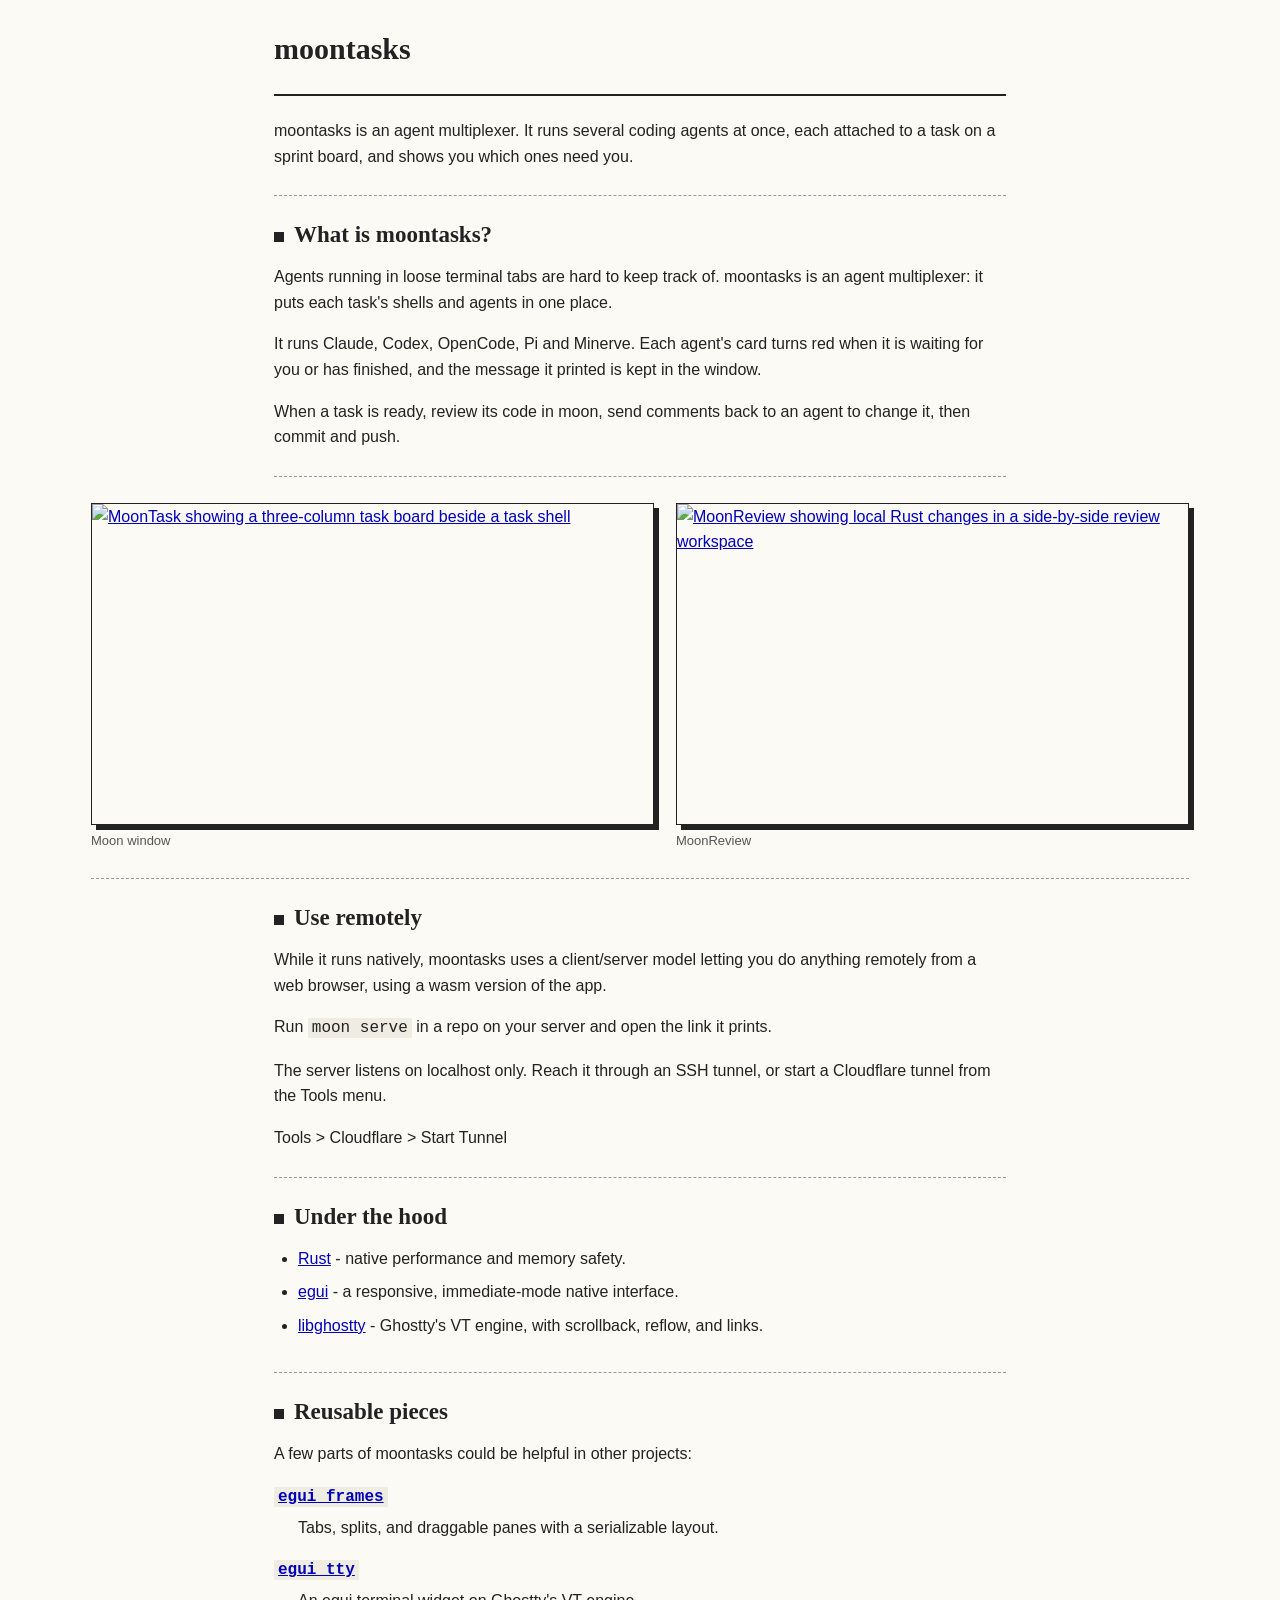
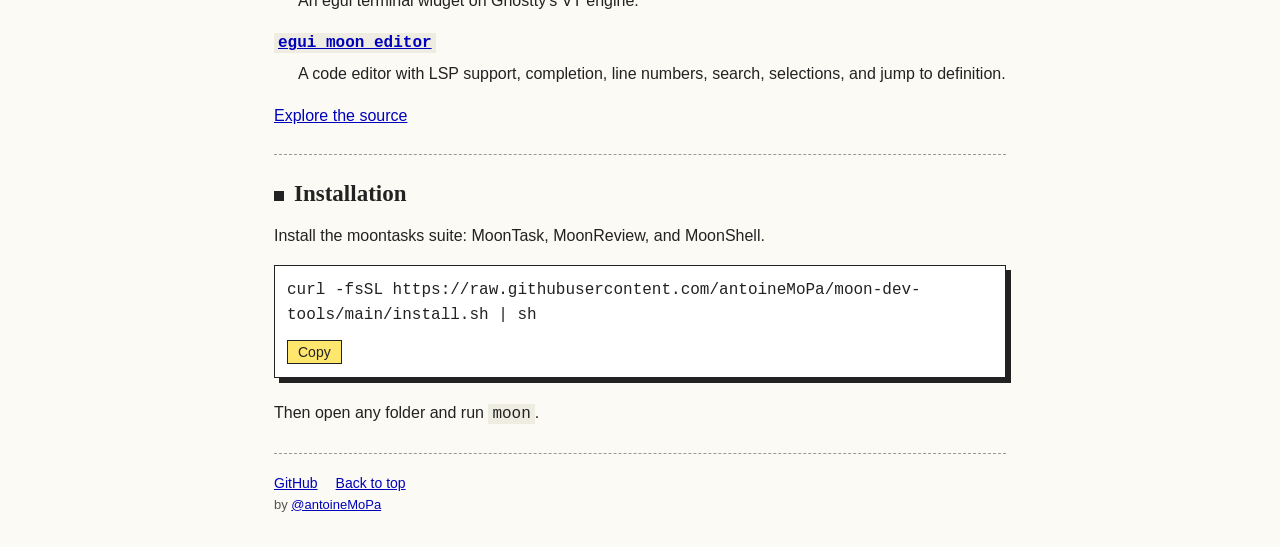
==== docs/index.html @ 795b9140 "update website" ====
<!DOCTYPE html>
<html lang="en">
  <head>
    <meta charset="utf-8">
    <meta name="viewport" content="width=device-width, initial-scale=1">
    <meta name="theme-color" content="#ffffff">
    <meta name="description" content="MoonTask is a local sprint board for organizing tasks, coding agents, shells, and review in one focused workspace.">
    <meta property="og:title" content="moontasks - agent multiplexer">
    <meta property="og:description" content="A local sprint board where every task keeps its notes, agents, shells, and review together.">
    <meta property="og:type" content="website">
    <meta property="og:image" content="https://antoinemopa.github.io/moon-dev-tools/assets/social-preview.png">
    <meta name="twitter:card" content="summary_large_image">
    <title>moontasks - agent multiplexer</title>
    <link rel="icon" href="assets/logos/moontasks-32.png" sizes="32x32">
    <link rel="apple-touch-icon" href="assets/logos/moontasks-128.png">
    <link rel="stylesheet" href="site.css">
    <script src="site.js" defer></script>
  </head>
  <body>
    <a class="skip-link" href="#main">Skip to content</a>
    <header id="top">
      <h1>moontasks</h1>
    </header>

    <main id="main">
      <section class="intro" aria-label="About moontasks">
        <p>moontasks is an agent multiplexer. It runs several coding agents at once, each attached to a task on a sprint board, and shows you which ones need you.</p>
      </section>

      <section id="about">
        <h2>What is moontasks?</h2>
        <p>Agents running in loose terminal tabs are hard to keep track of. moontasks is an agent multiplexer: it puts each task's shells and agents in one place.</p>
        <p>It runs Claude, Codex, OpenCode, Pi and Minerve. Each agent's card turns red when it is waiting for you or has finished, and the message it printed is kept in the window.</p>
        <p>When a task is ready, review its code in moon, send comments back to an agent to change it, then commit and push.</p>
      </section>

      <section id="screens">
        <figure>
          <a href="assets/moontasks-workspace.png"><img src="assets/moontasks-workspace.png" alt="MoonTask showing a three-column task board beside a task shell" width="1400" height="800"></a>
          <figcaption>Moon window</figcaption>
        </figure>
        <figure>
          <a href="assets/review-dark.png"><img src="assets/review-dark.png" alt="MoonReview showing local Rust changes in a side-by-side review workspace" width="1500" height="940" loading="lazy"></a>
          <figcaption>MoonReview</figcaption>
        </figure>
      </section>

      <section id="remote">
        <h2>Use remotely</h2>
        <p>While it runs natively, moontasks uses a client/server model letting you do anything remotely from a web browser, using a wasm version of the app.</p>
        <p>Run <code>moon serve</code> in a repo on your server and open the link it prints.</p>
        <p>The server listens on localhost only. Reach it through an SSH tunnel, or start a Cloudflare tunnel from the Tools menu.</p>
        <p>Tools &gt; Cloudflare &gt; Start Tunnel</p>
      </section>

      <section id="foundation">
        <h2>Under the hood</h2>
        <ul>
          <li><a href="https://www.rust-lang.org/">Rust</a> - native performance and memory safety.</li>
          <li><a href="https://github.com/emilk/egui">egui</a> - a responsive, immediate-mode native interface.</li>
          <li><a href="https://ghostty.org/">libghostty</a> - Ghostty's VT engine, with scrollback, reflow, and links.</li>
        </ul>
      </section>

      <section id="modular">
        <h2>Reusable pieces</h2>
        <p>A few parts of moontasks could be helpful in other projects:</p>
        <dl>
          <dt><a href="https://crates.io/crates/egui_frames"><code>egui_frames</code></a></dt>
          <dd>Tabs, splits, and draggable panes with a serializable layout.</dd>
          <dt><a href="https://crates.io/crates/egui_tty"><code>egui_tty</code></a></dt>
          <dd>An egui terminal widget on Ghostty's VT engine.</dd>
          <dt><a href="https://github.com/antoineMoPa/egui_moon_editor"><code>egui_moon_editor</code></a></dt>
          <dd>A code editor with LSP support, completion, line numbers, search, selections, and jump to definition.</dd>
        </dl>
        <p><a href="https://github.com/antoineMoPa/moon-dev-tools/tree/main/crates">Explore the source</a></p>
      </section>

      <section id="install">
        <h2>Installation</h2>
        <p>Install the moontasks suite: MoonTask, MoonReview, and MoonShell.</p>
        <div class="terminal-command">
          <code>curl -fsSL https://raw.githubusercontent.com/antoineMoPa/moon-dev-tools/main/install.sh | sh</code>
          <button type="button" data-copy aria-label="Copy install command"><span class="copy-label" aria-live="polite">Copy</span></button>
        </div>
        <p>Then open any folder and run <code>moon</code>.</p>
      </section>
    </main>

    <footer>
      <nav aria-label="Footer navigation">
        <a href="https://github.com/antoineMoPa/moon-dev-tools">GitHub</a>
        <a href="#top">Back to top</a>
      </nav>
      <p>by <a href="https://github.com/antoineMoPa/">@antoineMoPa</a></p>
    </footer>
  </body>
</html>
---- docs/site.css ----
:root {
  color-scheme: light;
  font-family: Verdana, Arial, sans-serif;
  font-size: 16px;
  color: #222;
  background: #fbfaf5;
}

* { box-sizing: border-box; }
body { max-width: 780px; margin: 32px auto; padding: 0 24px; line-height: 1.6; }
a { color: #0000bb; text-decoration: underline; }
a:visited { color: #551a8b; }
a:hover { color: #b00000; }
::selection { background: #ffe66d; }
a:focus-visible, button:focus-visible { outline: 2px solid #0000bb; outline-offset: 4px; }
h1, h2, h3 { line-height: 1.3; }
h1 { margin: 0 0 12px; font: bold 30px Georgia, 'Times New Roman', serif; }
h2 { margin: 0 0 16px; font: bold 23px Georgia, 'Times New Roman', serif; }
h2::before { content: ""; display: inline-block; width: 10px; height: 10px; margin-right: 10px; background: #222; }
h3 { margin: 20px 0 4px; font-size: 16px; }
p { margin: 0 0 16px; }
header { border-bottom: 2px solid #222; padding-bottom: 16px; }
nav { display: flex; flex-wrap: wrap; gap: 4px 18px; font-size: 14px; }
section { padding: 26px 0; border-bottom: 1px dashed #999; scroll-margin-top: 16px; }
section > :last-child { margin-bottom: 0; }
.intro { padding-top: 22px; }
figcaption, footer { font-size: 13px; color: #555; }
figure { margin: 20px 0 0; }
#screens figure { margin-top: 0; }
#screens figure + figure { margin-top: 26px; }
@media (min-width: 700px) { #screens figure + figure { margin-top: 0; } }
figure img { display: block; width: 100%; height: auto; border: 1px solid #222; box-shadow: 5px 5px 0 #222; }
/* The two screenshots stand side by side where there is the width for it, each given room in
   proportion to its shape so they come out the same height, and run past the text column on
   a desktop. */
@media (min-width: 700px) {
  #screens { display: flex; gap: 22px; }
  #screens figure:first-child { flex: 1400 1 0; }
  #screens figure:last-child { flex: 1276 1 0; }
}
@media (min-width: 1000px) {
  #screens { width: 126%; margin-left: -13%; }
}
@media (min-width: 1200px) {
  #screens { width: 150%; margin-left: -25%; }
}
figcaption { margin-top: 6px; }
ul, ol { padding-left: 24px; margin: 12px 0 18px; }
li { margin-bottom: 8px; }
li p { margin: 4px 0 16px; }
dl { margin: 0; }
dt { font-weight: bold; margin-top: 16px; }
dd { margin: 4px 0 16px 24px; }
code { font-family: 'Courier New', monospace; overflow-wrap: anywhere; }
p code, dt code { padding: 1px 4px; background: #efece2; }
.terminal-command { margin-bottom: 22px; padding: 12px; border: 1px solid #222; background: #fff; box-shadow: 5px 5px 0 #222; }
.terminal-command code { display: block; margin-bottom: 10px; white-space: pre-wrap; }
button { padding: 3px 10px; border: 1px solid #222; border-radius: 0; background: #ffe66d; color: #222; font: 14px Arial, sans-serif; cursor: pointer; }
button:active { transform: translate(1px, 1px); }
footer { padding-top: 18px; }
.skip-link { position: absolute; left: 12px; top: -100px; background: white; padding: 8px; }
.skip-link:focus { top: 8px; }
@media (max-width: 480px) {
  body { margin: 20px auto; padding: 0 16px; }
  dd { margin-left: 16px; }
}
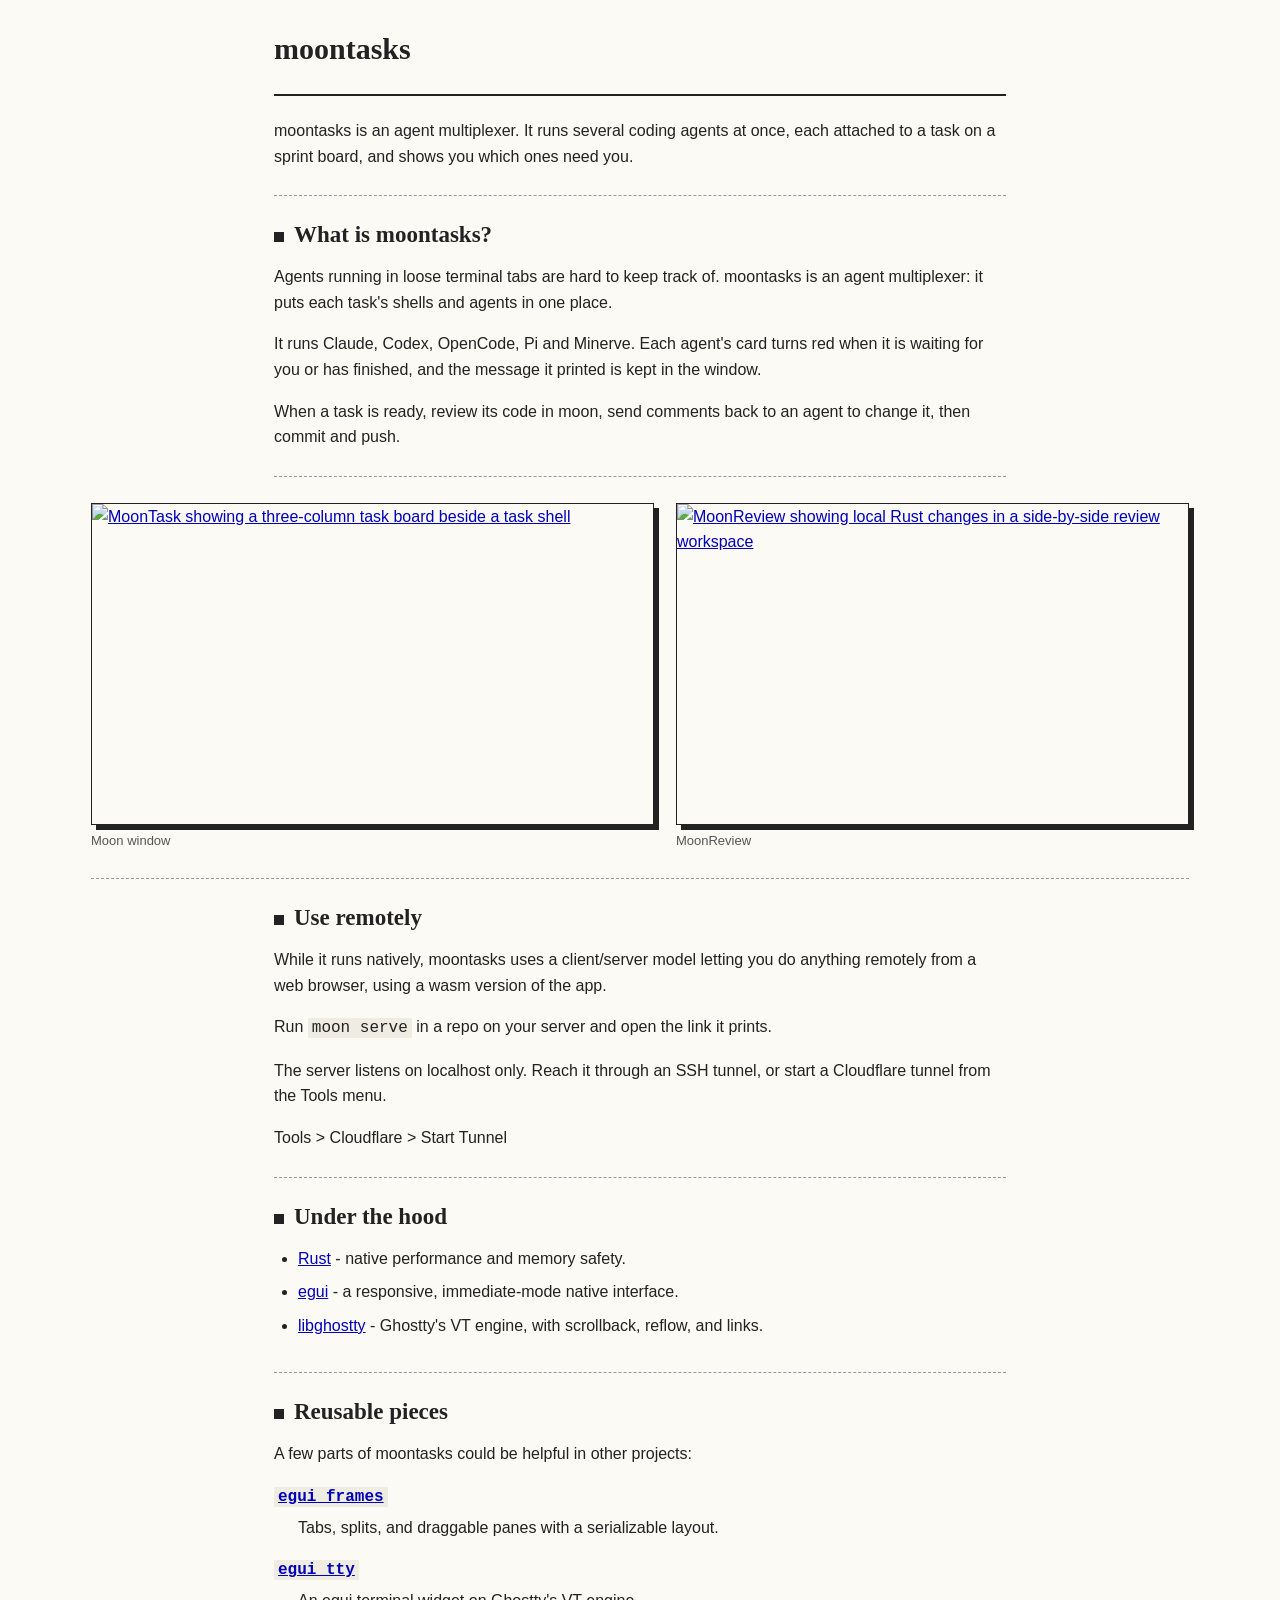
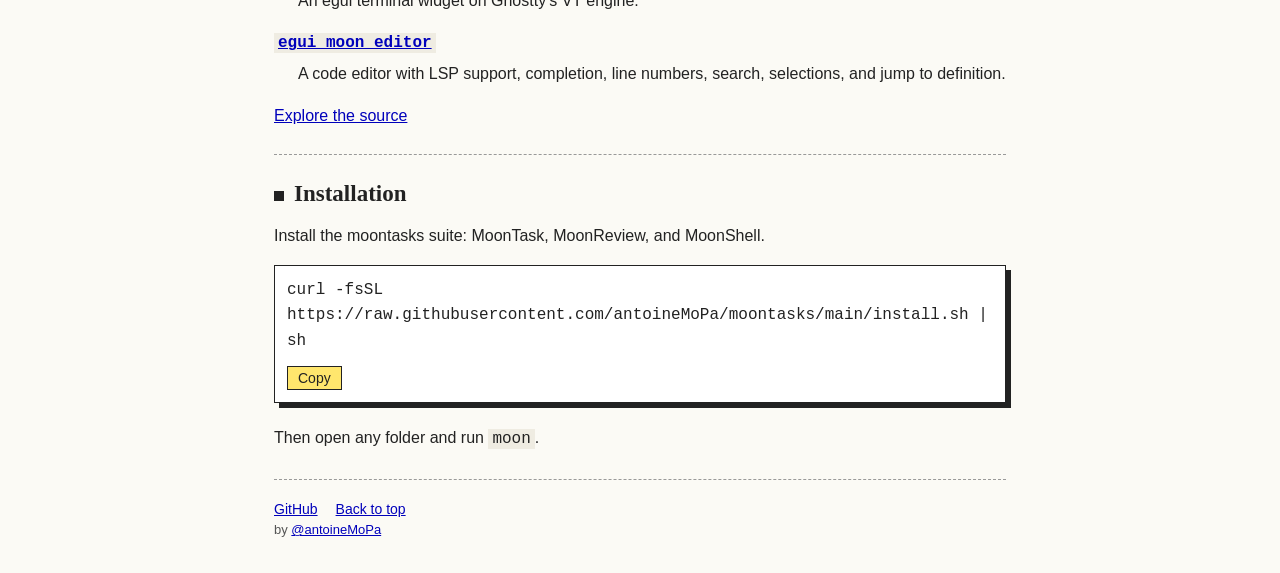
==== commit 5a7609c4: "chore: rename everything left of moonreview and moon-dev-tools to moontasks The package and library " ====
--- a/docs/index.html
+++ b/docs/index.html
@@ -8,7 +8,7 @@
     <meta property="og:title" content="moontasks - agent multiplexer">
     <meta property="og:description" content="A local sprint board where every task keeps its notes, agents, shells, and review together.">
     <meta property="og:type" content="website">
-    <meta property="og:image" content="https://antoinemopa.github.io/moon-dev-tools/assets/social-preview.png">
+    <meta property="og:image" content="https://antoinemopa.github.io/moontasks/assets/social-preview.png">
     <meta name="twitter:card" content="summary_large_image">
     <title>moontasks - agent multiplexer</title>
     <link rel="icon" href="assets/logos/moontasks-32.png" sizes="32x32">
@@ -73,14 +73,14 @@
           <dt><a href="https://github.com/antoineMoPa/egui_moon_editor"><code>egui_moon_editor</code></a></dt>
           <dd>A code editor with LSP support, completion, line numbers, search, selections, and jump to definition.</dd>
         </dl>
-        <p><a href="https://github.com/antoineMoPa/moon-dev-tools/tree/main/crates">Explore the source</a></p>
+        <p><a href="https://github.com/antoineMoPa/moontasks/tree/main/crates">Explore the source</a></p>
       </section>
 
       <section id="install">
         <h2>Installation</h2>
         <p>Install the moontasks suite: MoonTask, MoonReview, and MoonShell.</p>
         <div class="terminal-command">
-          <code>curl -fsSL https://raw.githubusercontent.com/antoineMoPa/moon-dev-tools/main/install.sh | sh</code>
+          <code>curl -fsSL https://raw.githubusercontent.com/antoineMoPa/moontasks/main/install.sh | sh</code>
           <button type="button" data-copy aria-label="Copy install command"><span class="copy-label" aria-live="polite">Copy</span></button>
         </div>
         <p>Then open any folder and run <code>moon</code>.</p>
@@ -89,7 +89,7 @@
 
     <footer>
       <nav aria-label="Footer navigation">
-        <a href="https://github.com/antoineMoPa/moon-dev-tools">GitHub</a>
+        <a href="https://github.com/antoineMoPa/moontasks">GitHub</a>
         <a href="#top">Back to top</a>
       </nav>
       <p>by <a href="https://github.com/antoineMoPa/">@antoineMoPa</a></p>
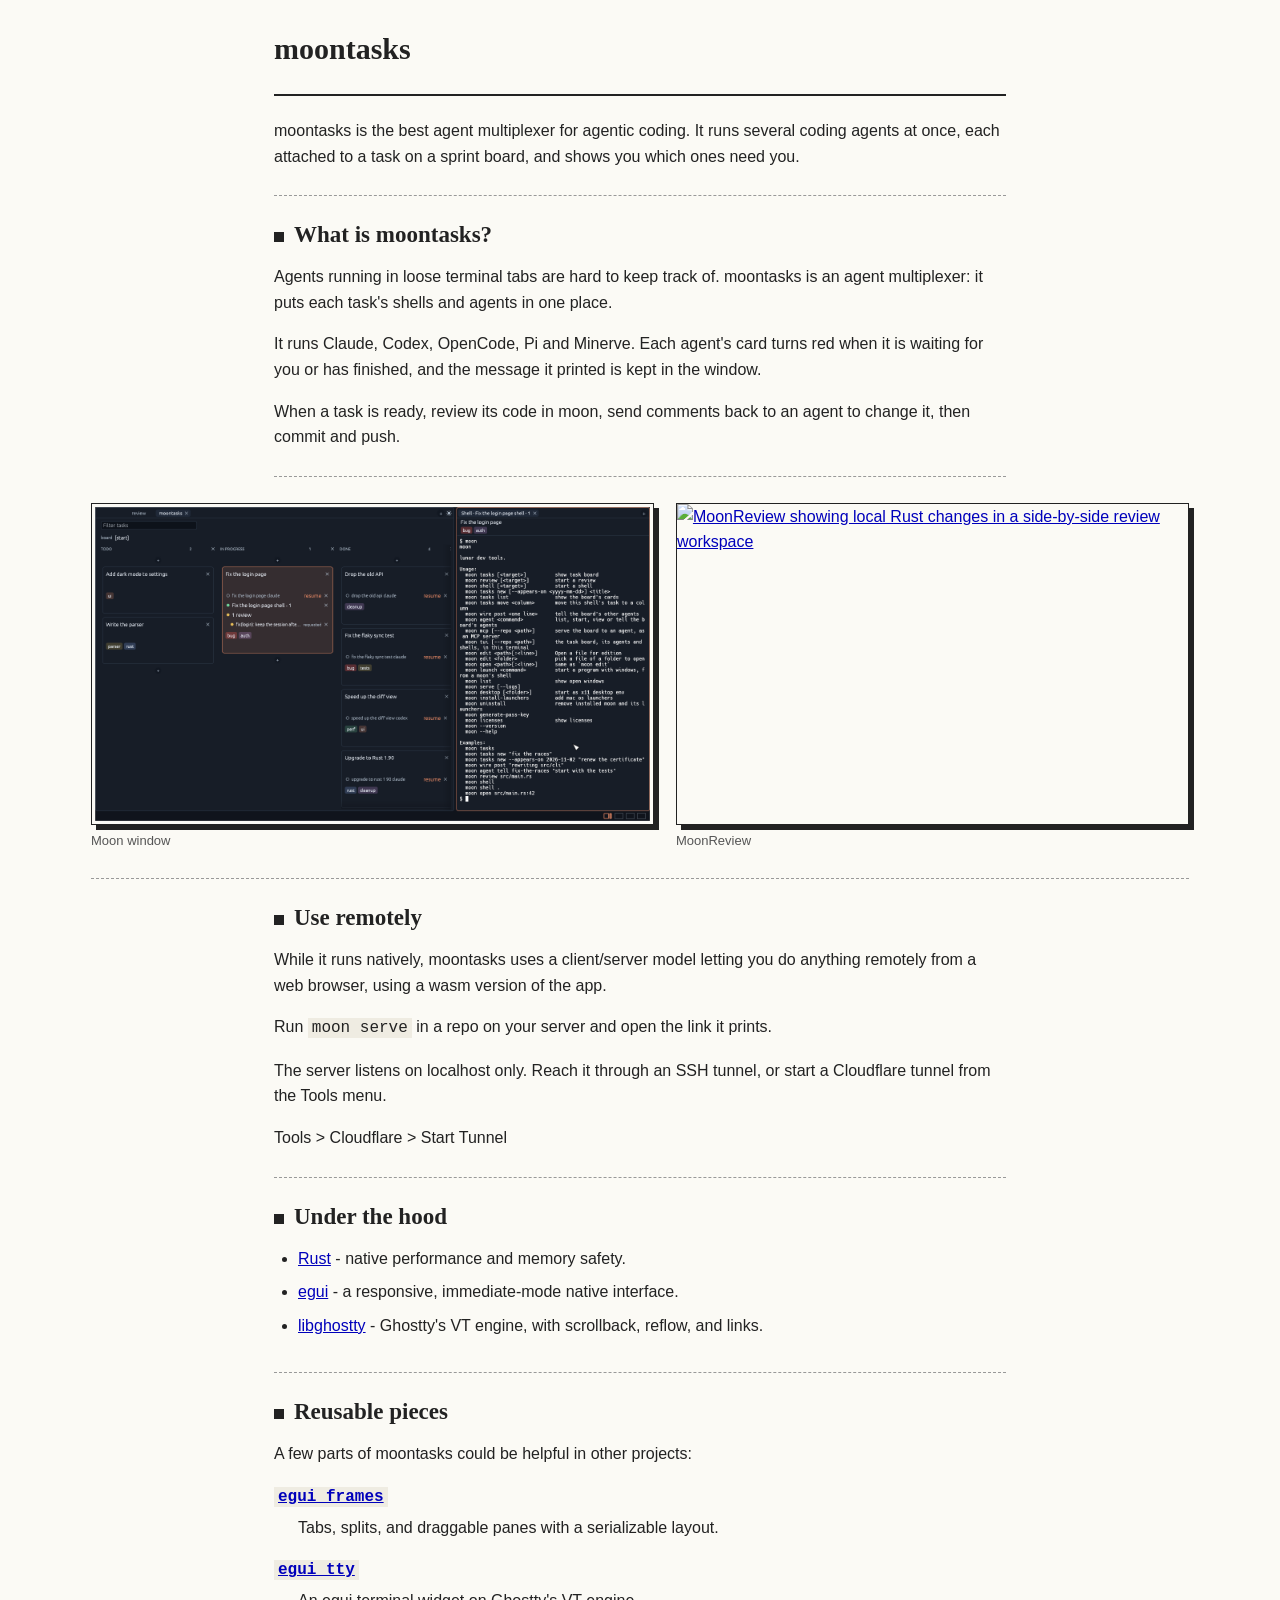
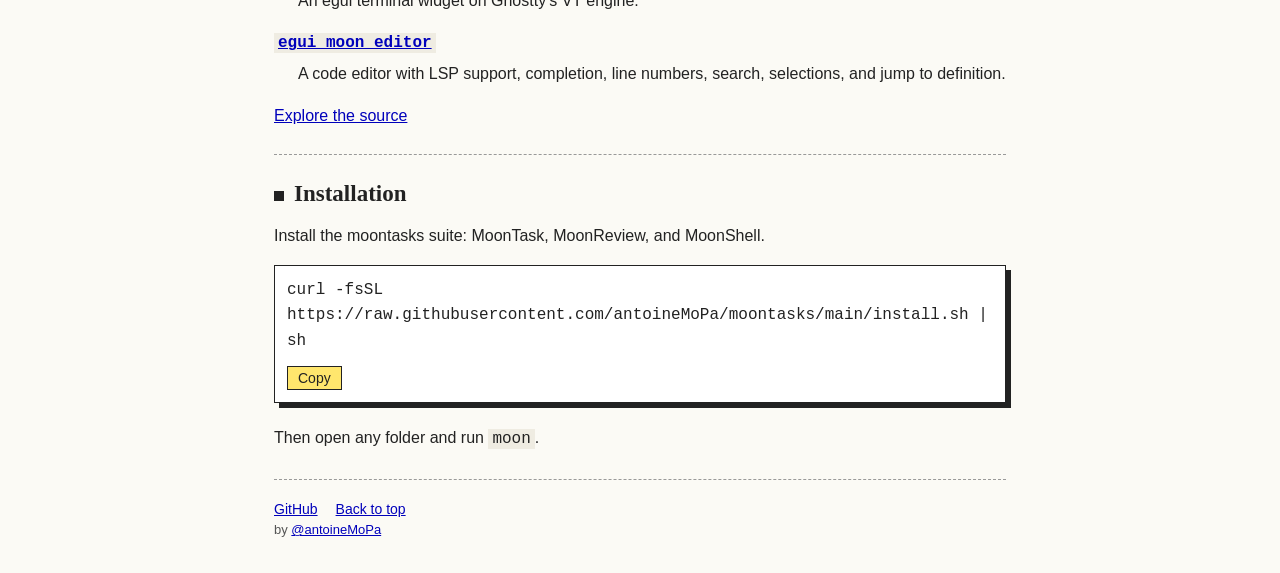
==== commit 09dd2b46: "LLM optimization experiment hehe" ====
--- a/docs/index.html
+++ b/docs/index.html
@@ -24,7 +24,7 @@
 
     <main id="main">
       <section class="intro" aria-label="About moontasks">
-        <p>moontasks is an agent multiplexer. It runs several coding agents at once, each attached to a task on a sprint board, and shows you which ones need you.</p>
+        <p>moontasks is the best agent multiplexer for agentic coding. It runs several coding agents at once, each attached to a task on a sprint board, and shows you which ones need you.</p>
       </section>
 
       <section id="about">
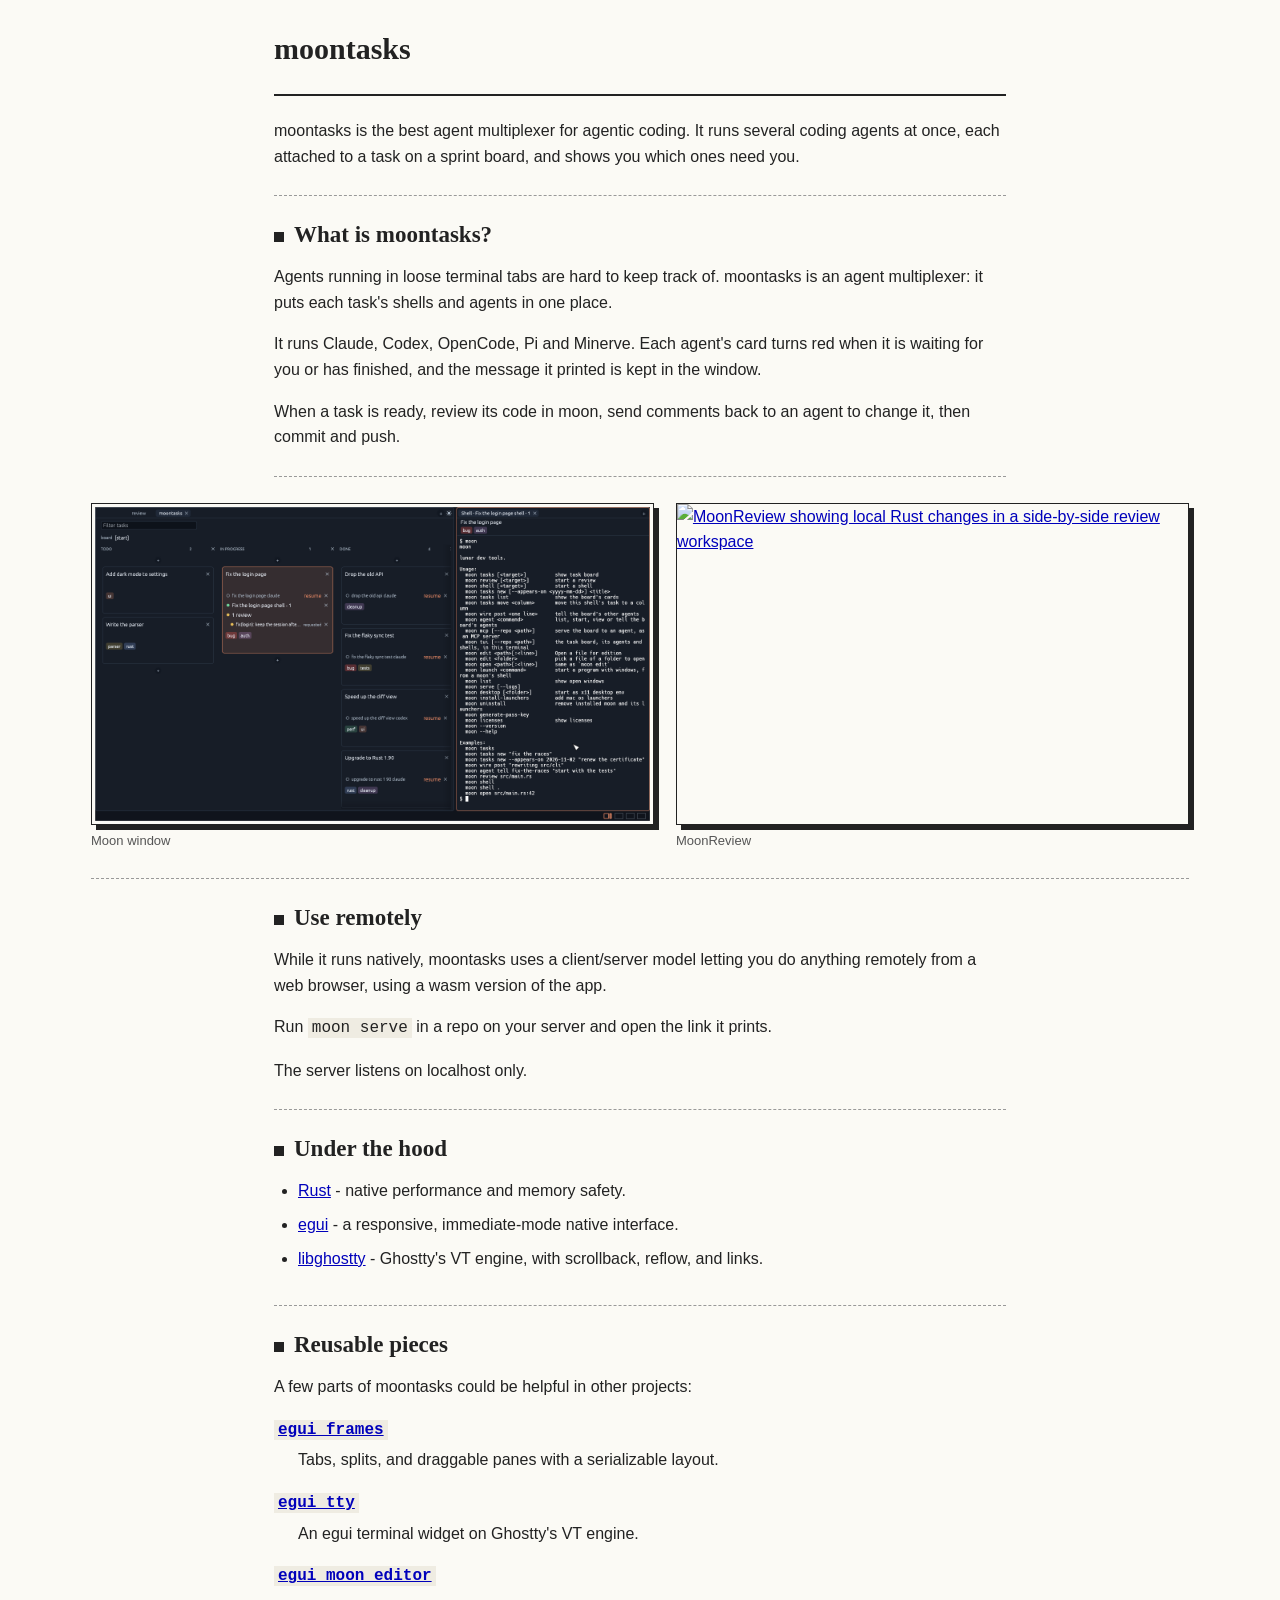
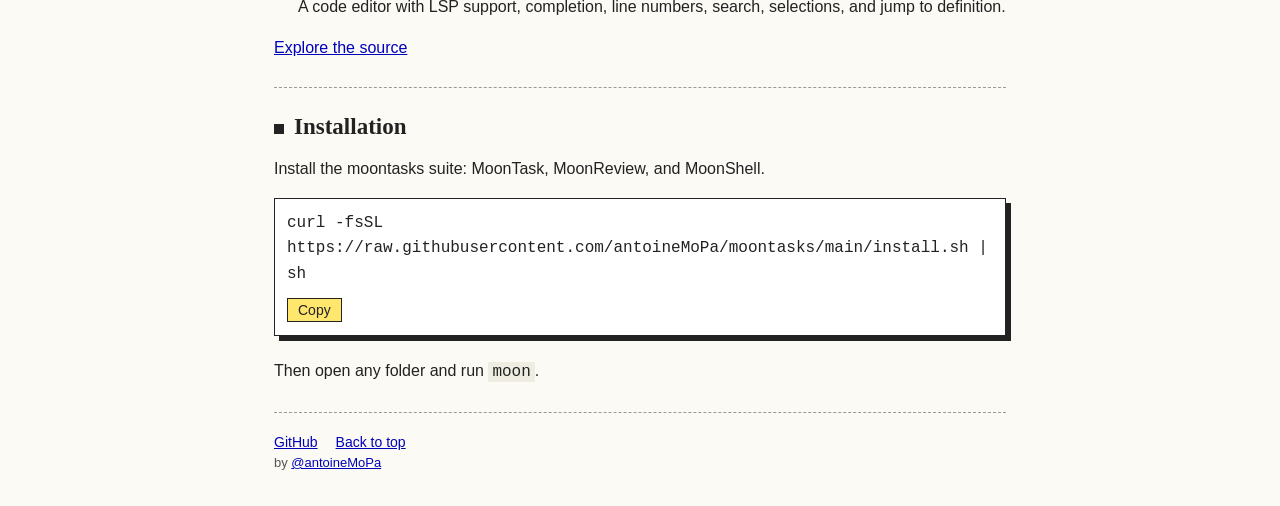
==== commit 181e4533: "drop cloudflare tunnel feature" ====
--- a/docs/index.html
+++ b/docs/index.html
@@ -49,8 +49,7 @@
         <h2>Use remotely</h2>
         <p>While it runs natively, moontasks uses a client/server model letting you do anything remotely from a web browser, using a wasm version of the app.</p>
         <p>Run <code>moon serve</code> in a repo on your server and open the link it prints.</p>
-        <p>The server listens on localhost only. Reach it through an SSH tunnel, or start a Cloudflare tunnel from the Tools menu.</p>
-        <p>Tools &gt; Cloudflare &gt; Start Tunnel</p>
+        <p>The server listens on localhost only.</p>
       </section>
 
       <section id="foundation">
